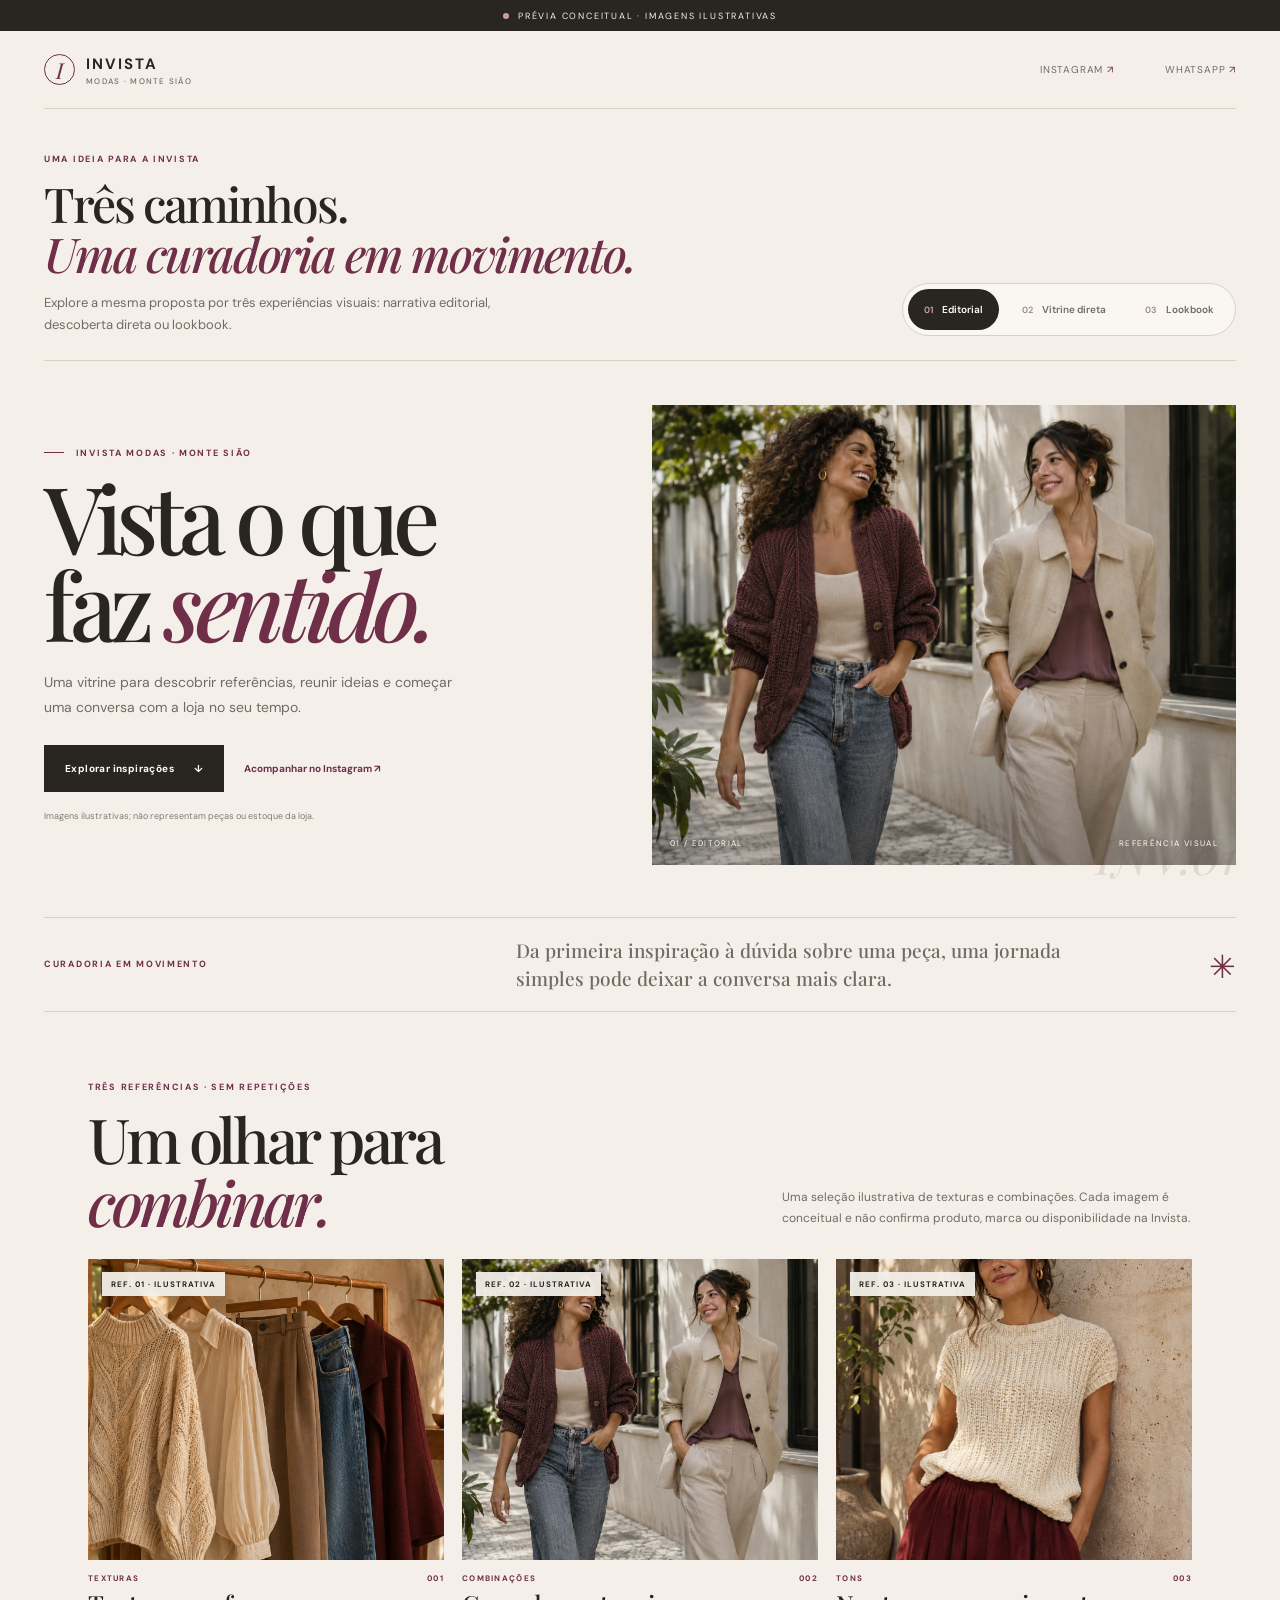
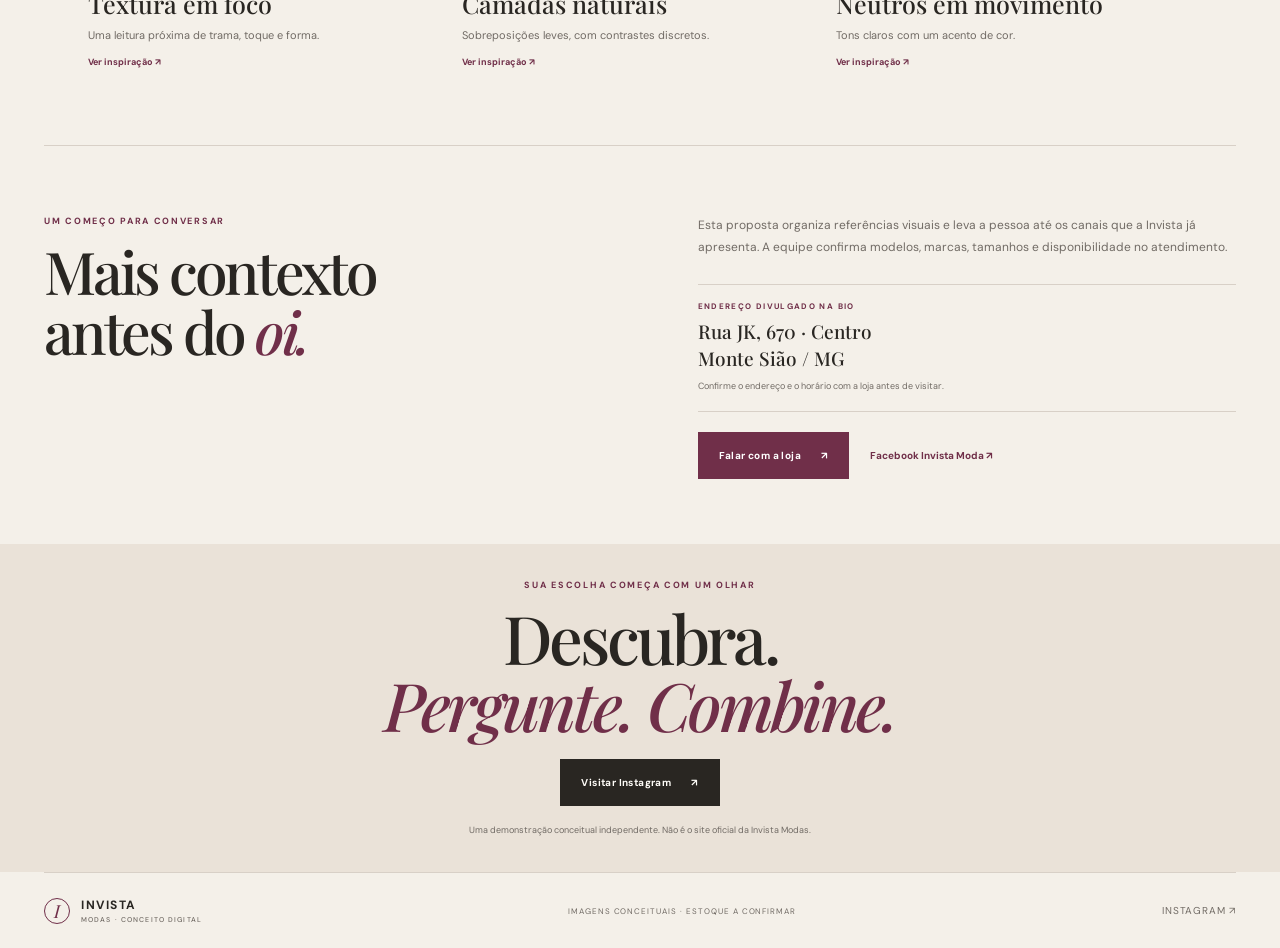
==== index.html @ 714285d0 "Create Invista Modas concept storefront" ====
<!doctype html>
<html lang="pt-BR" data-design="editorial">
<head>
  <meta charset="utf-8">
  <meta name="viewport" content="width=device-width, initial-scale=1">
  <meta name="robots" content="noindex,nofollow">
  <meta name="theme-color" content="#f4f0e9">
  <meta name="description" content="Uma vitrine conceitual e independente para explorar referências de estilo da Invista Modas.">
  <title>Invista Modas — curadoria em movimento</title>
  <link rel="preconnect" href="https://fonts.googleapis.com">
  <link rel="preconnect" href="https://fonts.gstatic.com" crossorigin>
  <link href="https://fonts.googleapis.com/css2?family=DM+Sans:wght@400;500;600;700&family=Playfair+Display:ital,wght@0,500;0,600;0,700;1,500;1,600&display=swap" rel="stylesheet">
  <link rel="stylesheet" href="styles.css">
  <script src="app.js" defer></script>
</head>
<body>
  <a class="skip-link" href="#conteudo">Pular para o conteúdo</a>
  <div class="concept-bar"><span class="concept-dot" aria-hidden="true"></span> PRÉVIA CONCEITUAL · IMAGENS ILUSTRATIVAS</div>

  <header class="site-header" id="topo">
    <a class="brand" href="#topo" aria-label="Invista Modas, início">
      <span class="brand-mark" aria-hidden="true">I</span>
      <span class="brand-word">INVISTA<small>MODAS · MONTE SIÃO</small></span>
    </a>
    <nav class="header-links" aria-label="Links da loja">
      <a href="https://www.instagram.com/invistamodas_/" target="_blank" rel="noopener noreferrer">Instagram <span aria-hidden="true">↗</span></a>
      <a href="https://api.whatsapp.com/message/RRYE7XVBWTPGL1?autoload=1&app_absent=0" target="_blank" rel="noopener noreferrer">WhatsApp <span aria-hidden="true">↗</span></a>
    </nav>
  </header>

  <main id="conteudo">
    <section class="direction-shell" aria-labelledby="direction-title">
      <div class="direction-copy">
        <p class="eyebrow">UMA IDEIA PARA A INVISTA</p>
        <h1 id="direction-title">Três caminhos.<br><em>Uma curadoria em movimento.</em></h1>
        <p>Explore a mesma proposta por três experiências visuais: narrativa editorial, descoberta direta ou lookbook.</p>
      </div>
      <div class="direction-picker" role="tablist" aria-label="Escolha uma direção visual">
        <button class="direction-tab is-active" id="tab-editorial" type="button" role="tab" aria-selected="true" aria-controls="view-editorial" tabindex="0" data-design-choice="editorial"><span>01</span> Editorial</button>
        <button class="direction-tab" id="tab-loja" type="button" role="tab" aria-selected="false" aria-controls="view-loja" tabindex="-1" data-design-choice="loja"><span>02</span> Vitrine direta</button>
        <button class="direction-tab" id="tab-lookbook" type="button" role="tab" aria-selected="false" aria-controls="view-lookbook" tabindex="-1" data-design-choice="lookbook"><span>03</span> Lookbook</button>
      </div>
    </section>

    <div class="design-views" id="referencias">
      <section class="design-view editorial-view" id="view-editorial" role="tabpanel" aria-labelledby="tab-editorial" data-design-view="editorial">
        <section class="editorial-hero" aria-labelledby="editorial-title">
          <div class="editorial-copy">
            <p class="eyebrow"><span class="eyebrow-line"></span> INVISTA MODAS · MONTE SIÃO</p>
            <h2 id="editorial-title">Vista o que<br>faz <em>sentido.</em></h2>
            <p class="hero-intro">Uma vitrine para descobrir referências, reunir ideias e começar uma conversa com a loja no seu tempo.</p>
            <div class="hero-actions">
              <a class="button button-dark" href="#explorar-editorial">Explorar inspirações <span aria-hidden="true">↓</span></a>
              <a class="inline-link" href="https://www.instagram.com/invistamodas_/" target="_blank" rel="noopener noreferrer">Acompanhar no Instagram ↗</a>
            </div>
            <p class="tiny-note">Imagens ilustrativas; não representam peças ou estoque da loja.</p>
          </div>
          <figure class="editorial-image">
            <img src="assets/campaign-street.jpg" alt="Duas mulheres em looks casuais de tons neutros e ameixa, fotografia conceitual" fetchpriority="high">
            <figcaption><span>01 / EDITORIAL</span><span>REFERÊNCIA VISUAL</span></figcaption>
          </figure>
          <span class="editorial-index" aria-hidden="true">INV.01</span>
        </section>

        <section class="editorial-note" aria-label="Ideia da vitrine">
          <p class="eyebrow">CURADORIA EM MOVIMENTO</p>
          <p>Da primeira inspiração à dúvida sobre uma peça, uma jornada simples pode deixar a conversa mais clara.</p>
          <span class="note-symbol" aria-hidden="true">✳</span>
        </section>

        <section class="editorial-selection section-wrap" data-collection-target data-anchor="explorar">
          <div class="section-heading">
            <div><p class="eyebrow">TRÊS REFERÊNCIAS · SEM REPETIÇÕES</p><h2>Um olhar para<br><em>combinar.</em></h2></div>
            <p>Uma seleção ilustrativa de texturas e combinações. Cada imagem é conceitual e não confirma produto, marca ou disponibilidade na Invista.</p>
          </div>
          <div class="editorial-grid" id="editorial-cards"></div>
        </section>
      </section>

      <section class="design-view direct-view" id="view-loja" role="tabpanel" aria-labelledby="tab-loja" data-design-view="loja" hidden>
        <div class="direct-topline"><span>INVISTA MODAS</span><span>REFERÊNCIAS VISUAIS · 01—03</span></div>
        <section class="direct-intro" aria-labelledby="direct-title">
          <div><p class="eyebrow">ENCONTRE UM CAMINHO</p><h2 id="direct-title">Qual estilo<br>chama <em>você?</em></h2></div>
          <p>Busque uma referência ou explore por sensação. O protótipo demonstra uma navegação possível sem inventar catálogo ou estoque.</p>
        </section>
        <section class="direct-catalog" data-collection-target data-anchor="explorar" aria-label="Explorar referências ilustrativas">
          <div class="catalog-toolbar">
            <div class="filter-list" id="filter-list" role="group" aria-label="Filtrar inspirações"></div>
            <label class="search-field"><span aria-hidden="true">⌕</span><span class="visually-hidden">Buscar uma inspiração</span><input id="reference-search" type="search" placeholder="Buscar por textura, cor…" autocomplete="off"></label>
          </div>
          <p class="catalog-count" id="catalog-count" aria-live="polite" aria-atomic="true"></p>
          <div class="direct-grid" id="direct-cards"></div>
          <p class="empty-state" id="empty-state" hidden>Nenhuma referência com esse termo. Tente outra palavra ou filtro.</p>
          <p class="inventory-note"><span aria-hidden="true">✳</span> Referências de estilo para demonstração. Modelos, tamanhos, valores e estoque devem ser confirmados com a loja.</p>
        </section>
      </section>

      <section class="design-view lookbook-view" id="view-lookbook" role="tabpanel" aria-labelledby="tab-lookbook" data-design-view="lookbook" hidden>
        <section class="lookbook-stage" data-collection-target aria-labelledby="lookbook-title">
          <div class="lookbook-label"><span>INVISTA · CADERNO DE ESTILO</span><span id="lookbook-counter">01 / 03</span></div>
          <div class="lookbook-scene" id="lookbook-scene">
            <img id="lookbook-image" src="assets/campaign-street.jpg" alt="Referência visual conceitual de moda">
            <div class="scene-shade"></div>
            <div class="scene-copy"><p class="eyebrow" id="lookbook-kicker">TEXTURAS · 01</p><h2 id="lookbook-title">Trama<br><em>com presença.</em></h2><p id="lookbook-description">Texturas que ganham força quando encontram formas simples.</p><button class="button button-light" type="button" data-open-ref="trama">Explorar essa referência <span aria-hidden="true">↗</span></button></div>
            <span class="scene-credit">IMAGEM GERADA · ESTUDO VISUAL</span>
          </div>
          <div class="lookbook-controls">
            <p>Uma sequência de referências, sem pressupor peças disponíveis.</p>
            <div class="lookbook-buttons"><button class="round-control" id="lookbook-prev" type="button" aria-label="Referência anterior">←</button><button class="round-control" id="lookbook-next" type="button" aria-label="Próxima referência">→</button></div>
          </div>
          <div class="lookbook-rail" id="lookbook-rail" role="group" aria-label="Escolher referência do lookbook"></div>
        </section>
      </section>
    </div>

    <section class="about-contact section-wrap" id="sobre" data-anchor="sobre">
      <div class="about-title"><p class="eyebrow">UM COMEÇO PARA CONVERSAR</p><h2>Mais contexto<br>antes do <em>oi.</em></h2></div>
      <div class="about-body"><p>Esta proposta organiza referências visuais e leva a pessoa até os canais que a Invista já apresenta. A equipe confirma modelos, marcas, tamanhos e disponibilidade no atendimento.</p><div class="store-meta"><span>ENDEREÇO DIVULGADO NA BIO</span><strong>Rua JK, 670 · Centro<br>Monte Sião / MG</strong><small>Confirme o endereço e o horário com a loja antes de visitar.</small></div><div class="about-actions"><a class="button button-plum" href="https://api.whatsapp.com/message/RRYE7XVBWTPGL1?autoload=1&app_absent=0" target="_blank" rel="noopener noreferrer">Falar com a loja <span aria-hidden="true">↗</span></a><a class="inline-link" href="https://www.facebook.com/632954403243527/" target="_blank" rel="noopener noreferrer">Facebook Invista Moda ↗</a></div></div>
    </section>

    <section class="closing" id="contato" data-anchor="contato"><p class="eyebrow">SUA ESCOLHA COMEÇA COM UM OLHAR</p><h2>Descubra.<br><em>Pergunte. Combine.</em></h2><a class="button button-dark" href="https://www.instagram.com/invistamodas_/" target="_blank" rel="noopener noreferrer">Visitar Instagram <span aria-hidden="true">↗</span></a><p>Uma demonstração conceitual independente. Não é o site oficial da Invista Modas.</p></section>
  </main>

  <footer class="site-footer"><a class="brand" href="#topo" aria-label="Voltar ao início"><span class="brand-mark" aria-hidden="true">I</span><span class="brand-word">INVISTA<small>MODAS · CONCEITO DIGITAL</small></span></a><span>IMAGENS CONCEITUAIS · ESTOQUE A CONFIRMAR</span><a href="https://www.instagram.com/invistamodas_/" target="_blank" rel="noopener noreferrer">INSTAGRAM ↗</a></footer>

  <dialog class="reference-dialog" id="reference-dialog" aria-labelledby="dialog-title">
    <button class="dialog-close" type="button" aria-label="Fechar detalhes">×</button>
    <div class="dialog-image"><img id="dialog-image" src="assets/campaign-street.jpg" alt=""></div>
    <div class="dialog-content"><p class="eyebrow" id="dialog-kicker">INSPIRAÇÃO ILUSTRATIVA</p><h2 id="dialog-title">Referência</h2><p id="dialog-description"></p><p class="dialog-caveat">Imagem e combinação conceituais. Não representam produto, marca, tamanho, preço ou disponibilidade da loja.</p><div class="dialog-actions"><button class="button button-light-outline" id="copy-inquiry" type="button">Copiar pergunta</button><a class="button button-plum" href="https://api.whatsapp.com/message/RRYE7XVBWTPGL1?autoload=1&app_absent=0" target="_blank" rel="noopener noreferrer">Abrir WhatsApp <span aria-hidden="true">↗</span></a></div><p class="copy-status" id="copy-status" role="status" aria-live="polite"></p></div>
  </dialog>
</body>
</html>
---- styles.css ----
:root {
  color-scheme: light;
  --paper: #f4f0e9;
  --paper-deep: #e8e0d6;
  --ink: #292622;
  --muted: #716b65;
  --line: #d8d0c7;
  --plum: #702f49;
  --plum-dark: #4e2235;
  --sage: #687364;
  --white: #fffdf9;
  --serif: "Playfair Display", Georgia, serif;
  --sans: "DM Sans", Arial, sans-serif;
  --page: min(1380px, calc(100% - 88px));
}

* { box-sizing: border-box; }
html { scroll-behavior: smooth; }
body { margin: 0; background: var(--paper); color: var(--ink); font-family: var(--sans); -webkit-font-smoothing: antialiased; }
button, input { font: inherit; }
button, a { -webkit-tap-highlight-color: transparent; }
button:focus-visible, a:focus-visible, input:focus-visible { outline: 3px solid #9d526d; outline-offset: 4px; }
img { display: block; max-width: 100%; }
a { color: inherit; }
[hidden] { display: none !important; }
.visually-hidden { position: absolute; width: 1px; height: 1px; padding: 0; margin: -1px; overflow: hidden; clip: rect(0,0,0,0); white-space: nowrap; border: 0; }
.skip-link { position: absolute; left: 1rem; top: -4rem; z-index: 100; padding: .75rem 1rem; background: var(--ink); color: white; }
.skip-link:focus { top: 1rem; }

.concept-bar { min-height: 31px; display: flex; justify-content: center; align-items: center; gap: 9px; padding: 6px 14px; background: var(--ink); color: #f7f0e7; font-size: 9px; letter-spacing: .2em; text-align: center; }
.concept-dot { width: 6px; height: 6px; border-radius: 50%; background: #d09a9e; }
.site-header { width: var(--page); min-height: 78px; margin-inline: auto; display: flex; align-items: center; justify-content: space-between; border-bottom: 1px solid var(--line); }
.brand { display: inline-flex; align-items: center; gap: 11px; text-decoration: none; }
.brand-mark { width: 31px; height: 31px; display: grid; place-items: center; border: 1px solid var(--plum); border-radius: 50%; color: var(--plum); font: italic 22px var(--serif); }
.brand-word { display: grid; gap: 2px; font-size: 15px; font-weight: 700; letter-spacing: .13em; }
.brand-word small { color: var(--muted); font-size: 8px; font-weight: 500; letter-spacing: .16em; }
.header-links { display: flex; gap: clamp(18px, 4vw, 54px); align-items: center; }
.header-links a, .site-footer > a:last-child { color: var(--muted); text-decoration: none; font-size: 10px; letter-spacing: .08em; text-transform: uppercase; }
.header-links a:hover, .site-footer > a:last-child:hover { color: var(--plum); }
.header-links span { color: var(--plum); }

.direction-shell { width: var(--page); margin: 0 auto; padding: 44px 0 24px; display: grid; grid-template-columns: 1fr auto; gap: 28px; align-items: end; border-bottom: 1px solid var(--line); }
.eyebrow { margin: 0 0 13px; color: var(--plum); font-size: 9px; font-weight: 700; letter-spacing: .19em; line-height: 1.45; text-transform: uppercase; }
.direction-copy h1 { margin: 0; font: 500 clamp(30px, 4vw, 48px)/1.04 var(--serif); letter-spacing: -.045em; }
.direction-copy h1 em, h2 em { color: var(--plum); font-weight: 500; }
.direction-copy > p:last-child { max-width: 510px; margin: 13px 0 0; color: var(--muted); font-size: 13px; line-height: 1.7; }
.direction-picker { display: flex; gap: 7px; padding: 5px; border: 1px solid var(--line); border-radius: 999px; background: rgba(255,253,249,.56); }
.direction-tab { min-height: 41px; display: inline-flex; gap: 9px; align-items: center; padding: 0 16px; border: 0; border-radius: 999px; background: transparent; color: var(--muted); cursor: pointer; font-size: 10px; font-weight: 600; transition: color .2s ease, background .2s ease, transform .2s ease; white-space: nowrap; }
.direction-tab span { color: #9d8a7d; font-size: 9px; }
.direction-tab:hover { color: var(--ink); transform: translateY(-1px); }
.direction-tab.is-active { background: var(--ink); color: var(--white); }
.direction-tab.is-active span { color: #d0a7a9; }
.design-view { width: var(--page); margin: 0 auto; animation: arrive .42s ease both; }
@keyframes arrive { from { opacity: .35; transform: translateY(6px); } to { opacity: 1; transform: translateY(0); } }

/* Direction 01 — editorial */
.editorial-hero { min-height: 520px; padding: 44px 0 52px; position: relative; display: grid; grid-template-columns: minmax(0, .94fr) minmax(420px, 1.06fr); gap: clamp(34px, 7vw, 105px); align-items: center; }
.editorial-copy { max-width: 510px; position: relative; z-index: 1; }
.eyebrow-line { width: 20px; height: 1px; display: inline-block; margin: 0 8px 3px 0; background: var(--plum); }
.editorial-copy h2 { max-width: 630px; margin: 0; font: 500 clamp(54px, 7.3vw, 101px)/.93 var(--serif); letter-spacing: -.067em; }
.editorial-copy h2 em { font-style: italic; }
.hero-intro { max-width: 420px; margin: 23px 0 0; color: var(--muted); font-size: 14px; line-height: 1.8; }
.hero-actions { margin-top: 25px; display: flex; flex-wrap: wrap; align-items: center; gap: 20px; }
.button { min-height: 47px; display: inline-flex; align-items: center; justify-content: center; gap: 20px; padding: 0 20px; border: 1px solid transparent; text-decoration: none; font-size: 10px; font-weight: 700; letter-spacing: .04em; cursor: pointer; transition: transform .18s ease, background .18s ease, border-color .18s ease; }
.button:hover { transform: translateY(-2px); }
.button-dark { background: var(--ink); color: var(--white); }
.button-dark:hover { background: var(--plum-dark); }
.button-plum { background: var(--plum); color: white; }
.button-plum:hover { background: var(--plum-dark); }
.button-light { background: var(--paper); color: var(--ink); }
.button-light:hover { background: white; }
.button-light-outline { border-color: var(--line); background: transparent; color: var(--ink); }
.inline-link { color: var(--plum); font-size: 10px; font-weight: 700; text-decoration: none; }
.inline-link:hover { text-decoration: underline; text-underline-offset: 4px; }
.tiny-note { margin: 17px 0 0; color: #817b74; font-size: 9px; line-height: 1.6; }
.editorial-image { width: 100%; height: min(41vw, 460px); min-height: 340px; margin: 0; position: relative; overflow: hidden; background: #e1d4c6; }
.editorial-image img { width: 100%; height: 100%; object-fit: cover; object-position: center 45%; }
.editorial-image::after { content: ""; position: absolute; inset: auto 0 0; height: 34%; background: linear-gradient(0deg,rgba(27,25,23,.3),transparent); pointer-events: none; }
.editorial-image figcaption { position: absolute; inset: auto 18px 17px; z-index: 1; display: flex; justify-content: space-between; color: #fffaf4; font-size: 8px; letter-spacing: .17em; }
.editorial-index { position: absolute; right: -1px; bottom: 29px; color: rgba(112,47,73,.13); font: italic 50px var(--serif); }
.editorial-note { min-height: 95px; display: grid; grid-template-columns: 1fr 1.5fr auto; align-items: center; gap: 30px; border-top: 1px solid var(--line); border-bottom: 1px solid var(--line); }
.editorial-note .eyebrow { margin: 0; }
.editorial-note > p:nth-child(2) { max-width: 590px; margin: 0; color: var(--muted); font: 500 19px/1.45 var(--serif); }
.note-symbol { color: var(--plum); font: 32px var(--serif); }
.section-wrap { width: var(--page); margin-inline: auto; }
.editorial-selection { padding: 69px 0 75px; }
.section-heading { display: flex; justify-content: space-between; gap: 35px; align-items: end; margin-bottom: 25px; }
.section-heading h2, .about-title h2 { margin: 0; font: 500 clamp(39px, 5vw, 62px)/1.02 var(--serif); letter-spacing: -.055em; }
.section-heading > p { max-width: 410px; margin: 0 0 5px; color: var(--muted); font-size: 12px; line-height: 1.75; }
.editorial-grid { display: grid; grid-template-columns: repeat(3, minmax(0,1fr)); gap: 18px; }
.inspiration-card { min-width: 0; }
.reference-open { display: block; width: 100%; padding: 0; border: 0; background: none; color: inherit; text-align: left; cursor: pointer; }
.reference-open:focus-visible { outline-offset: 5px; }
.card-image { aspect-ratio: 1.18 / 1; position: relative; display: block; overflow: hidden; background: #e2d8cc; }
.card-image img { width: 100%; height: 100%; object-fit: cover; transition: transform .65s cubic-bezier(.2,.65,.2,1); }
.reference-open:hover .card-image img { transform: scale(1.035); }
.card-number { position: absolute; top: 13px; left: 14px; padding: 7px 9px; background: rgba(244,240,233,.94); color: var(--ink); font-size: 8px; font-weight: 700; letter-spacing: .13em; }
.card-meta { display: flex; justify-content: space-between; gap: 10px; align-items: center; margin-top: 13px; color: var(--plum); font-size: 8px; font-weight: 700; letter-spacing: .16em; text-transform: uppercase; }
.card-title { display: block; margin-top: 7px; font: 500 25px/1.15 var(--serif); }
.card-desc { display: block; max-width: 340px; margin-top: 7px; color: var(--muted); font-size: 11px; line-height: 1.65; }
.card-action { display: inline-block; margin-top: 12px; color: var(--plum); font-size: 9px; font-weight: 700; }

/* Direction 02 — direct exploration */
.direct-view { width: var(--page); padding: 28px clamp(20px,4vw,55px) 52px; background: #252522; color: #f3eee6; }
.direct-topline { padding: 0 0 17px; display: flex; justify-content: space-between; border-bottom: 1px solid rgba(244,240,233,.24); color: #b9aea1; font-size: 8px; letter-spacing: .17em; }
.direct-intro { padding: 34px 0 25px; display: grid; grid-template-columns: 1fr minmax(200px, 330px); gap: 30px; align-items: end; }
.direct-intro .eyebrow { color: #d5b5ba; }
.direct-intro h2 { margin: 0; font: 600 clamp(42px, 5.5vw, 72px)/.96 var(--sans); letter-spacing: -.065em; }
.direct-intro h2 em { color: #d49ca6; font-family: var(--serif); font-weight: 500; }
.direct-intro > p { margin: 0 0 5px; color: #c3bdb3; font-size: 12px; line-height: 1.7; }
.direct-catalog { padding-top: 13px; }
.catalog-toolbar { min-height: 56px; display: flex; justify-content: space-between; align-items: center; gap: 20px; border-top: 1px solid rgba(244,240,233,.26); border-bottom: 1px solid rgba(244,240,233,.26); }
.filter-list { display: flex; flex-wrap: wrap; gap: 5px; }
.filter-chip { min-height: 32px; padding: 0 13px; border: 1px solid transparent; border-radius: 999px; background: transparent; color: #b9b1a8; cursor: pointer; font-size: 9px; }
.filter-chip:hover { color: white; }
.filter-chip[aria-pressed="true"] { border-color: #f0e9df; background: #f0e9df; color: #252522; }
.search-field { min-width: min(100%,230px); display: flex; align-items: center; gap: 9px; color: #d4b5bb; }
.search-field > span:first-child { font: 24px var(--serif); }
.search-field input { width: 100%; padding: 10px 0; border: 0; border-bottom: 1px solid rgba(244,240,233,.3); border-radius: 0; outline: 0; background: transparent; color: white; font-size: 10px; }
.search-field input::placeholder { color: #aaa198; }
.search-field input:focus-visible { outline: none; border-color: #e0afb7; box-shadow: 0 1px 0 #e0afb7; }
.catalog-count { min-height: 21px; margin: 11px 0; color: #aaa198; font-size: 9px; letter-spacing: .08em; }
.direct-grid { display: grid; grid-template-columns: repeat(3,minmax(0,1fr)); gap: 14px; }
.direct-card .card-image { aspect-ratio: .96 / 1; }
.direct-card .card-image::after { content: ""; position: absolute; inset: 45% 0 0; background: linear-gradient(0deg,rgba(0,0,0,.56),transparent); }
.direct-card .card-number { top: auto; bottom: 14px; left: 14px; background: transparent; color: white; }
.direct-card .card-meta { color: #d7a7ae; }
.direct-card .card-title { color: #f5f0e8; }
.direct-card .card-desc { color: #bcb5ad; }
.direct-card .card-action { color: #ddb2ba; }
.empty-state { padding: 35px 0; color: #dfd7cc; font-size: 12px; }
.inventory-note { margin: 18px 0 0; padding: 13px 0 0; border-top: 1px solid rgba(244,240,233,.22); color: #b9b1a8; font-size: 9px; line-height: 1.6; }
.inventory-note span { padding-right: 6px; color: #d8a0a9; }

/* Direction 03 — lookbook */
.lookbook-view { padding: 23px 0 45px; }
.lookbook-stage { background: var(--paper-deep); padding: 0 clamp(15px,3vw,37px) 28px; }
.lookbook-label { min-height: 47px; display: flex; justify-content: space-between; align-items: center; color: #746c64; font-size: 8px; letter-spacing: .18em; }
.lookbook-scene { height: min(55vw,620px); min-height: 400px; position: relative; overflow: hidden; background: #4c433d; color: white; }
.lookbook-scene > img { width: 100%; height: 100%; object-fit: cover; object-position: center 40%; transition: opacity .2s ease; }
.lookbook-scene > img.is-changing { opacity: .3; }
.scene-shade { position: absolute; inset: 0; background: linear-gradient(90deg,rgba(28,27,24,.7),rgba(28,27,24,.16) 66%,rgba(28,27,24,.04)),linear-gradient(0deg,rgba(28,27,24,.38),transparent 32%); }
.scene-copy { position: absolute; left: clamp(22px,7vw,90px); top: 50%; width: min(540px,68%); transform: translateY(-50%); }
.scene-copy .eyebrow { color: #f0d0d2; }
.scene-copy h2 { margin: 0; font: 500 clamp(42px,7vw,86px)/.95 var(--serif); letter-spacing: -.055em; }
.scene-copy h2 em { color: #f0d0d2; }
.scene-copy > p:not(.eyebrow) { max-width: 330px; margin: 16px 0 22px; color: #f0e8df; font-size: 12px; line-height: 1.7; }
.scene-credit { position: absolute; right: 17px; bottom: 16px; color: rgba(255,255,255,.8); font-size: 7px; letter-spacing: .17em; }
.lookbook-controls { display: flex; justify-content: space-between; align-items: center; gap: 20px; padding: 16px 0 11px; color: var(--muted); font-size: 10px; }
.lookbook-controls p { margin: 0; }
.lookbook-buttons { display: flex; gap: 8px; }
.round-control { width: 38px; height: 38px; border: 1px solid #bdb3a8; border-radius: 50%; background: transparent; color: var(--ink); cursor: pointer; font-size: 15px; }
.round-control:hover { background: var(--ink); color: white; }
.lookbook-rail { display: grid; grid-template-columns: repeat(3,1fr); gap: 8px; }
.lookbook-pick { min-height: 54px; display: flex; gap: 10px; align-items: center; padding: 6px 10px; border: 1px solid #d0c6bb; background: transparent; color: var(--muted); cursor: pointer; text-align: left; }
.lookbook-pick[aria-pressed="true"] { border-color: var(--plum); background: rgba(112,47,73,.07); color: var(--ink); }
.lookbook-pick img { width: 39px; height: 39px; object-fit: cover; }
.lookbook-pick span { display: grid; gap: 3px; font-size: 10px; font-weight: 600; }
.lookbook-pick small { color: var(--muted); font-size: 8px; font-weight: 500; letter-spacing: .08em; }

.about-contact { padding: 69px 0 65px; display: grid; grid-template-columns: 1fr 1fr; gap: clamp(35px,9vw,125px); border-top: 1px solid var(--line); }
.about-title h2 { font-size: clamp(40px,4.6vw,59px); }
.about-body > p { max-width: 530px; margin: 0 0 26px; color: var(--muted); font-size: 12px; line-height: 1.8; }
.store-meta { display: grid; gap: 7px; padding: 16px 0 18px; border-top: 1px solid var(--line); border-bottom: 1px solid var(--line); }
.store-meta > span { color: var(--plum); font-size: 8px; font-weight: 700; letter-spacing: .17em; }
.store-meta strong { font: 500 19px/1.4 var(--serif); }
.store-meta small { color: var(--muted); font-size: 9px; line-height: 1.6; }
.about-actions { display: flex; align-items: center; gap: 21px; margin-top: 20px; }
.closing { min-height: 300px; display: grid; justify-items: center; align-content: center; padding: 35px 20px; background: #eae2d8; text-align: center; }
.closing .eyebrow { margin-bottom: 12px; }
.closing h2 { margin: 0 0 21px; font: 500 clamp(40px,6vw,67px)/1 var(--serif); letter-spacing: -.05em; }
.closing h2 em { font-style: italic; }
.closing > p:last-child { max-width: 490px; margin: 17px 0 0; color: var(--muted); font-size: 9px; line-height: 1.6; }
.site-footer { min-height: 76px; width: var(--page); margin-inline: auto; display: flex; justify-content: space-between; align-items: center; gap: 18px; border-top: 1px solid var(--line); }
.site-footer > span { color: var(--muted); font-size: 8px; letter-spacing: .12em; }
.site-footer .brand-mark { width: 26px; height: 26px; font-size: 18px; }
.site-footer .brand-word { font-size: 12px; }
.site-footer .brand-word small { font-size: 7px; }

.reference-dialog { width: min(920px,calc(100% - 28px)); max-height: min(780px,calc(100% - 28px)); padding: 0; border: 0; background: var(--paper); color: var(--ink); box-shadow: 0 25px 100px rgba(22,18,16,.32); }
.reference-dialog::backdrop { background: rgba(30,27,24,.66); backdrop-filter: blur(4px); }
.dialog-close { width: 38px; height: 38px; position: absolute; z-index: 2; top: 12px; right: 12px; border: 1px solid rgba(255,255,255,.6); border-radius: 50%; background: rgba(38,34,31,.55); color: white; cursor: pointer; font-size: 23px; line-height: 1; }
.dialog-close:focus-visible { outline-color: #f6ccd3; }
.dialog-image { min-height: 250px; max-height: 380px; overflow: hidden; background: #d8cabc; }
.dialog-image img { width: 100%; height: 100%; max-height: 380px; object-fit: cover; }
.dialog-content { padding: 27px clamp(22px,5vw,50px) 31px; }
.dialog-content h2 { margin: 0; font: 500 clamp(32px,4vw,48px)/1.05 var(--serif); }
.dialog-content > p:not(.eyebrow):not(.copy-status) { max-width: 620px; color: var(--muted); font-size: 12px; line-height: 1.75; }
.dialog-caveat { padding-top: 11px; border-top: 1px solid var(--line); font-size: 10px !important; }
.dialog-actions { display: flex; flex-wrap: wrap; gap: 9px; margin-top: 18px; }
.copy-status { min-height: 17px; margin: 10px 0 0; color: var(--plum); font-size: 10px; }

@media (max-width: 900px) {
  :root { --page: min(100% - 48px, 760px); }
  .direction-shell { grid-template-columns: 1fr; align-items: start; gap: 18px; padding-top: 34px; }
  .direction-picker { justify-self: start; }
  .editorial-hero { min-height: auto; grid-template-columns: minmax(0,.9fr) minmax(280px,1.1fr); gap: 28px; padding-block: 35px 41px; }
  .editorial-image { min-height: 315px; height: 42vw; }
  .editorial-copy h2 { font-size: clamp(49px,8vw,76px); }
  .editorial-note { grid-template-columns: 1fr 1.7fr auto; gap: 17px; }
  .direct-view { padding-inline: 27px; }
  .direct-intro { grid-template-columns: 1fr minmax(185px,280px); }
}

@media (max-width: 640px) {
  :root { --page: calc(100% - 36px); }
  .concept-bar { min-height: 28px; font-size: 7px; letter-spacing: .15em; }
  .site-header { min-height: 65px; }
  .brand { gap: 8px; }
  .brand-mark { width: 28px; height: 28px; font-size: 19px; }
  .brand-word { font-size: 12px; }
  .brand-word small { font-size: 7px; }
  .header-links { gap: 12px; }
  .header-links a { font-size: 8px; letter-spacing: .03em; }
  .direction-shell { padding: 30px 0 17px; gap: 15px; }
  .direction-copy h1 { font-size: 31px; }
  .direction-copy > p:last-child { max-width: 360px; font-size: 11px; }
  .direction-picker { width: 100%; gap: 2px; padding: 4px; }
  .direction-tab { min-width: 0; min-height: 37px; flex: 1; justify-content: center; gap: 4px; padding-inline: 5px; font-size: 8px; }
  .direction-tab span { font-size: 7px; }
  .editorial-hero { display: flex; flex-direction: column; align-items: stretch; gap: 23px; padding: 30px 0 34px; }
  .editorial-copy { max-width: none; }
  .editorial-copy h2 { font-size: clamp(51px,15vw,75px); }
  .hero-intro { max-width: 350px; margin-top: 15px; font-size: 12px; }
  .hero-actions { margin-top: 18px; gap: 14px; }
  .button { min-height: 43px; padding-inline: 15px; font-size: 9px; }
  .inline-link { font-size: 9px; }
  .tiny-note { margin-top: 11px; font-size: 8px; }
  .editorial-image { height: 80vw; min-height: 260px; max-height: 390px; }
  .editorial-index { display: none; }
  .editorial-note { min-height: 95px; grid-template-columns: 1fr auto; gap: 8px; padding-block: 15px; }
  .editorial-note .eyebrow { grid-column: 1; }
  .editorial-note > p:nth-child(2) { grid-column: 1; font-size: 16px; }
  .note-symbol { grid-column: 2; grid-row: 1 / span 2; font-size: 25px; }
  .editorial-selection { padding: 45px 0 50px; }
  .section-heading { display: block; margin-bottom: 19px; }
  .section-heading h2, .about-title h2 { font-size: 42px; }
  .section-heading > p { max-width: 450px; margin-top: 12px; font-size: 10px; }
  .editorial-grid { grid-template-columns: 1fr; gap: 23px; }
  .card-image { aspect-ratio: 1.25 / 1; }
  .card-title { font-size: 23px; }
  .direct-view { width: 100%; padding: 19px 18px 33px; }
  .direct-topline { font-size: 7px; letter-spacing: .12em; }
  .direct-intro { padding: 27px 0 17px; display: block; }
  .direct-intro h2 { font-size: 44px; }
  .direct-intro > p { max-width: 400px; margin-top: 12px; font-size: 10px; }
  .catalog-toolbar { display: block; padding: 10px 0; }
  .filter-list { overflow-x: auto; flex-wrap: nowrap; margin: 0 -2px 8px; padding: 0 2px 3px; scrollbar-width: thin; }
  .filter-chip { flex: 0 0 auto; padding-inline: 10px; font-size: 8px; }
  .search-field { min-width: 100%; }
  .search-field input { font-size: 11px; }
  .catalog-count { font-size: 8px; }
  .direct-grid { grid-template-columns: repeat(2,minmax(0,1fr)); gap: 12px 9px; }
  .direct-card .card-image { aspect-ratio: .74 / 1; }
  .direct-card .card-meta { margin-top: 9px; font-size: 7px; }
  .direct-card .card-title { font-size: 18px; }
  .direct-card .card-desc { font-size: 9px; }
  .direct-card .card-action { font-size: 8px; }
  .inventory-note { font-size: 8px; }
  .lookbook-view { width: 100%; padding: 13px 0 30px; }
  .lookbook-stage { padding: 0 11px 17px; }
  .lookbook-label { min-height: 38px; font-size: 7px; }
  .lookbook-scene { height: 128vw; min-height: 430px; max-height: 640px; }
  .lookbook-scene > img { object-position: 55% center; }
  .scene-shade { background: linear-gradient(0deg,rgba(28,27,24,.78),rgba(28,27,24,.12) 80%); }
  .scene-copy { top: auto; bottom: 32px; left: 19px; width: calc(100% - 38px); transform: none; }
  .scene-copy h2 { font-size: clamp(43px,12vw,68px); }
  .scene-copy > p:not(.eyebrow) { max-width: 285px; font-size: 10px; }
  .scene-credit { font-size: 6px; right: 9px; bottom: 8px; }
  .lookbook-controls { align-items: flex-start; font-size: 9px; }
  .lookbook-controls p { max-width: 220px; line-height: 1.5; }
  .round-control { width: 34px; height: 34px; }
  .lookbook-rail { grid-template-columns: 1fr; gap: 5px; }
  .lookbook-pick { min-height: 49px; }
  .lookbook-pick img { width: 35px; height: 35px; }
  .about-contact { padding: 44px 0 43px; grid-template-columns: 1fr; gap: 21px; }
  .about-body > p { font-size: 10px; }
  .store-meta strong { font-size: 17px; }
  .about-actions { flex-wrap: wrap; gap: 13px; }
  .closing { min-height: 265px; }
  .closing h2 { font-size: 42px; }
  .site-footer { min-height: 74px; flex-wrap: wrap; justify-content: space-between; gap: 7px 12px; padding-block: 10px; }
  .site-footer > span { order: 3; width: 100%; font-size: 7px; }
  .site-footer > a:last-child { font-size: 8px; }
  .dialog-image { min-height: 190px; max-height: 250px; }
  .dialog-image img { max-height: 250px; }
  .dialog-content { padding: 20px 18px 22px; }
  .dialog-actions { gap: 7px; }
  .dialog-actions .button { flex: 1; min-width: 130px; }
}

@media (prefers-reduced-motion: reduce) {
  *, *::before, *::after { scroll-behavior: auto !important; animation-duration: .01ms !important; animation-iteration-count: 1 !important; transition-duration: .01ms !important; }
}
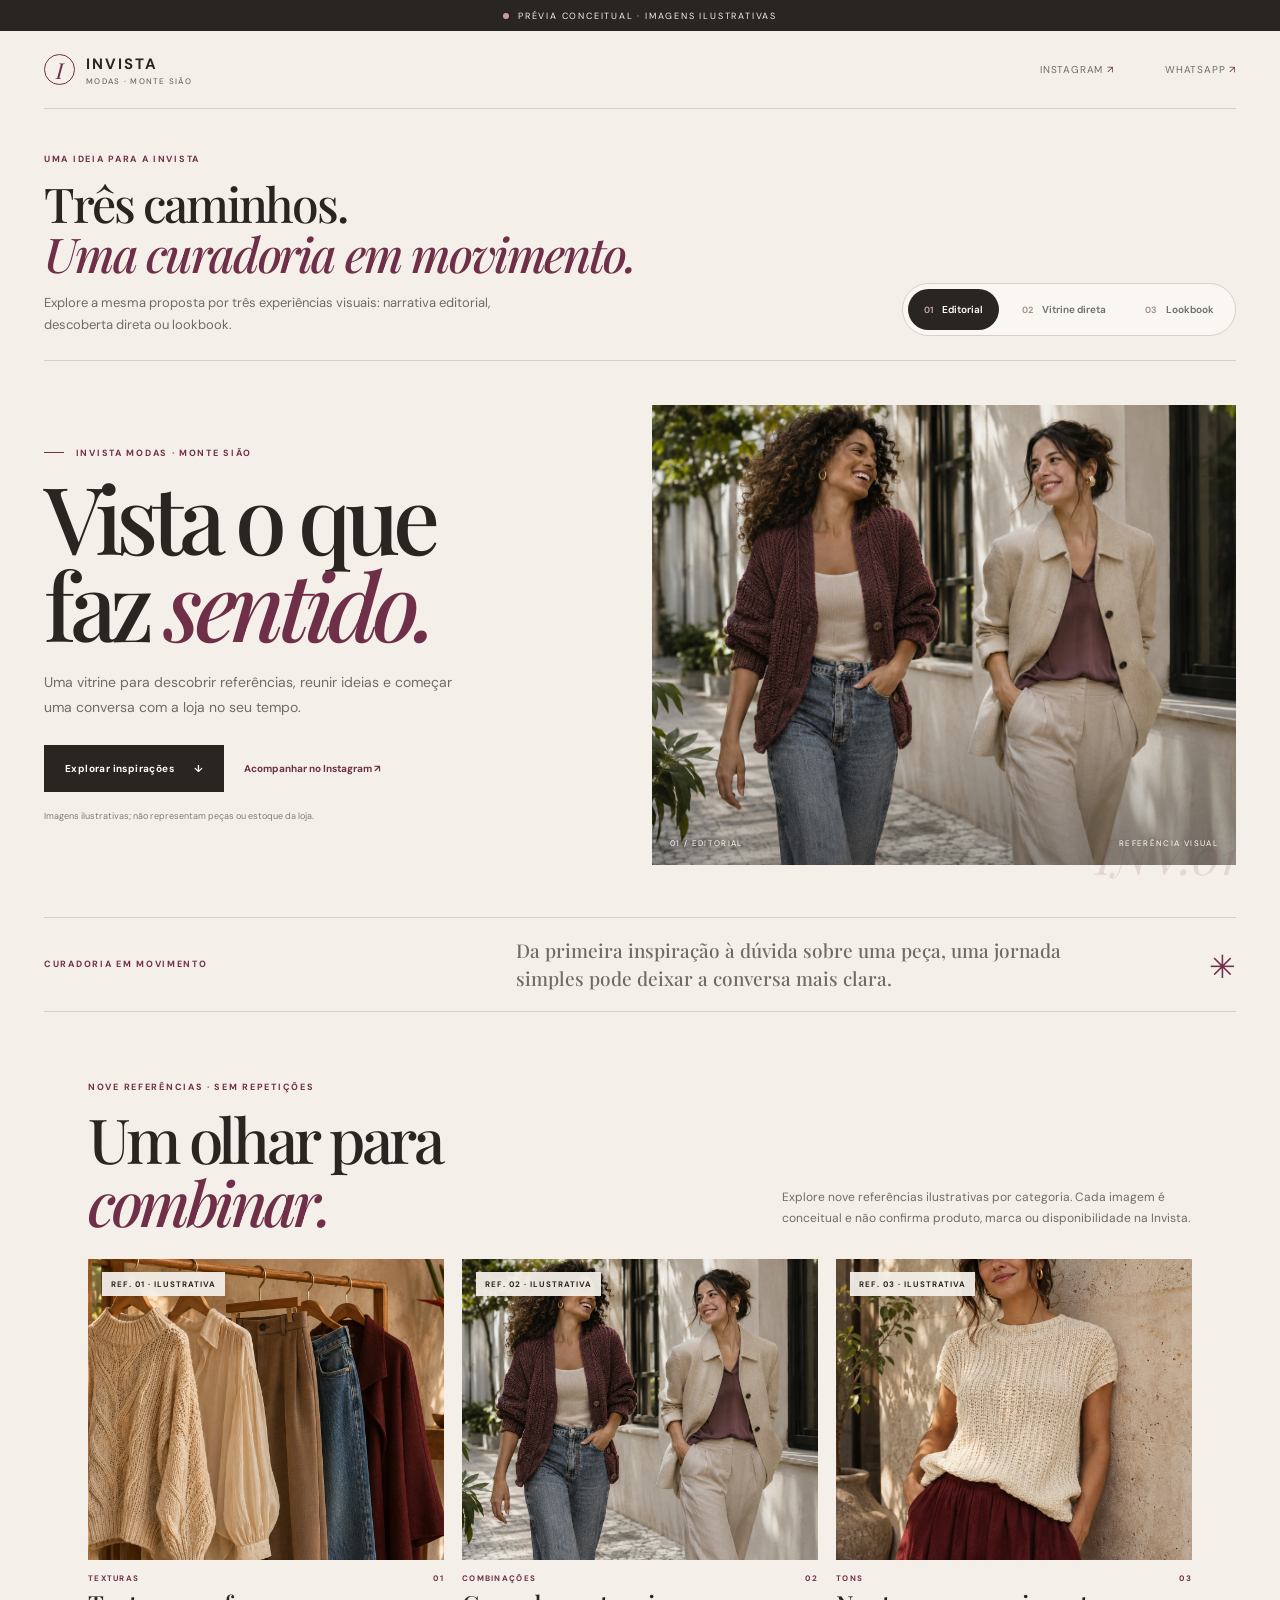
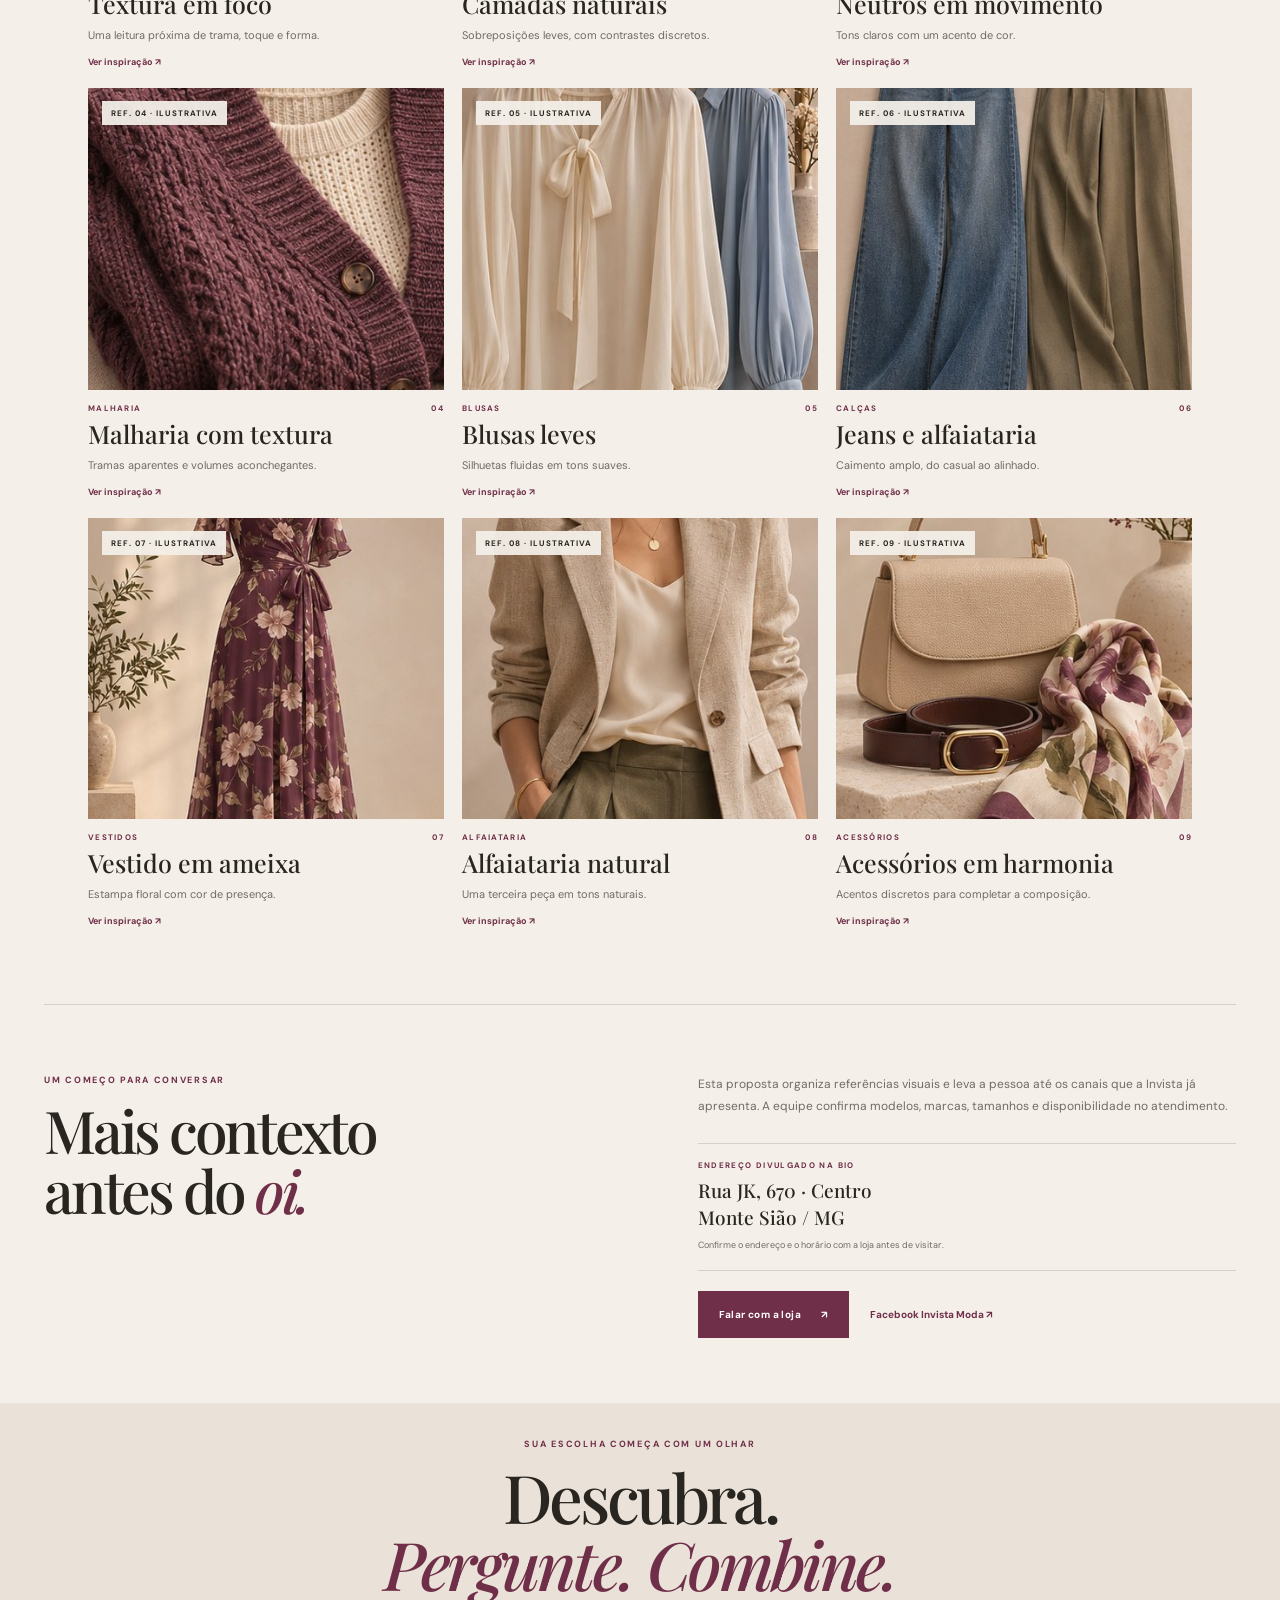
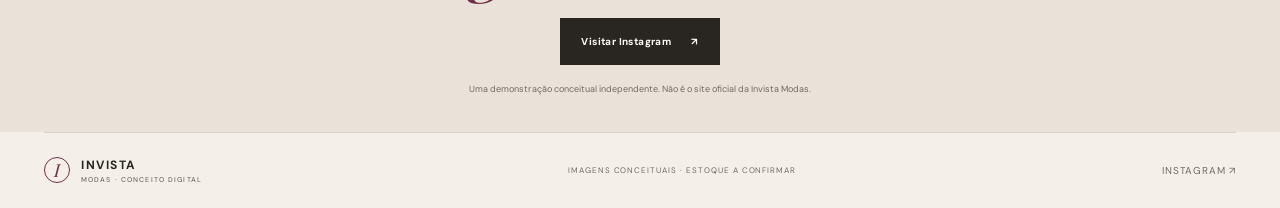
==== commit bb8063c7: "Expand Invista concept catalog" ====
--- a/index.html
+++ b/index.html
@@ -70,18 +70,18 @@
 
         <section class="editorial-selection section-wrap" data-collection-target data-anchor="explorar">
           <div class="section-heading">
-            <div><p class="eyebrow">TRÊS REFERÊNCIAS · SEM REPETIÇÕES</p><h2>Um olhar para<br><em>combinar.</em></h2></div>
-            <p>Uma seleção ilustrativa de texturas e combinações. Cada imagem é conceitual e não confirma produto, marca ou disponibilidade na Invista.</p>
+            <div><p class="eyebrow">NOVE REFERÊNCIAS · SEM REPETIÇÕES</p><h2>Um olhar para<br><em>combinar.</em></h2></div>
+            <p>Explore nove referências ilustrativas por categoria. Cada imagem é conceitual e não confirma produto, marca ou disponibilidade na Invista.</p>
           </div>
           <div class="editorial-grid" id="editorial-cards"></div>
         </section>
       </section>
 
       <section class="design-view direct-view" id="view-loja" role="tabpanel" aria-labelledby="tab-loja" data-design-view="loja" hidden>
-        <div class="direct-topline"><span>INVISTA MODAS</span><span>REFERÊNCIAS VISUAIS · 01—03</span></div>
+        <div class="direct-topline"><span>INVISTA MODAS</span><span>REFERÊNCIAS VISUAIS · 01—09</span></div>
         <section class="direct-intro" aria-labelledby="direct-title">
           <div><p class="eyebrow">ENCONTRE UM CAMINHO</p><h2 id="direct-title">Qual estilo<br>chama <em>você?</em></h2></div>
-          <p>Busque uma referência ou explore por sensação. O protótipo demonstra uma navegação possível sem inventar catálogo ou estoque.</p>
+          <p>Explore nove referências únicas por categoria, filtre por peça e busque por estilo. Modelos, tamanhos e disponibilidade ainda precisam ser confirmados com a loja.</p>
         </section>
         <section class="direct-catalog" data-collection-target data-anchor="explorar" aria-label="Explorar referências ilustrativas">
           <div class="catalog-toolbar">
@@ -97,7 +97,7 @@
 
       <section class="design-view lookbook-view" id="view-lookbook" role="tabpanel" aria-labelledby="tab-lookbook" data-design-view="lookbook" hidden>
         <section class="lookbook-stage" data-collection-target aria-labelledby="lookbook-title">
-          <div class="lookbook-label"><span>INVISTA · CADERNO DE ESTILO</span><span id="lookbook-counter">01 / 03</span></div>
+          <div class="lookbook-label"><span>INVISTA · CADERNO DE ESTILO</span><span id="lookbook-counter">01 / 09</span></div>
           <div class="lookbook-scene" id="lookbook-scene">
             <img id="lookbook-image" src="assets/campaign-street.jpg" alt="Referência visual conceitual de moda">
             <div class="scene-shade"></div>
